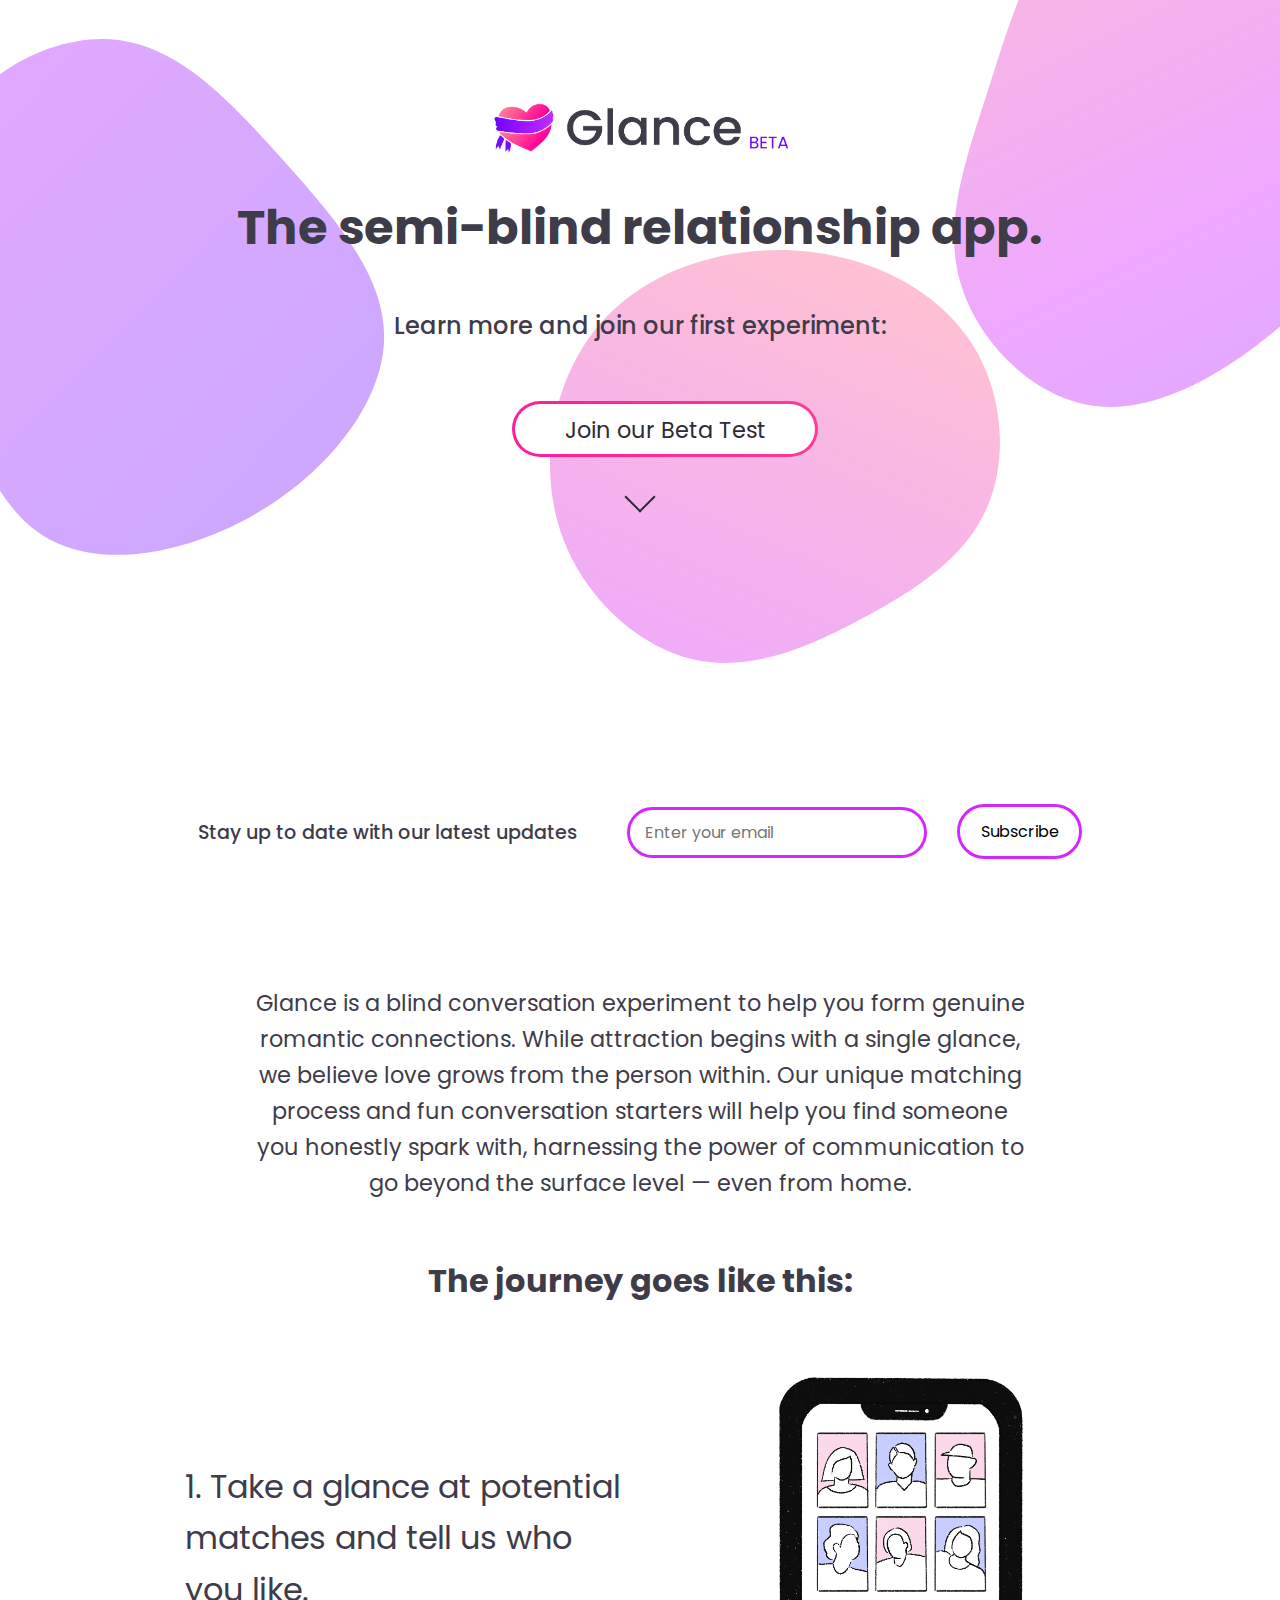
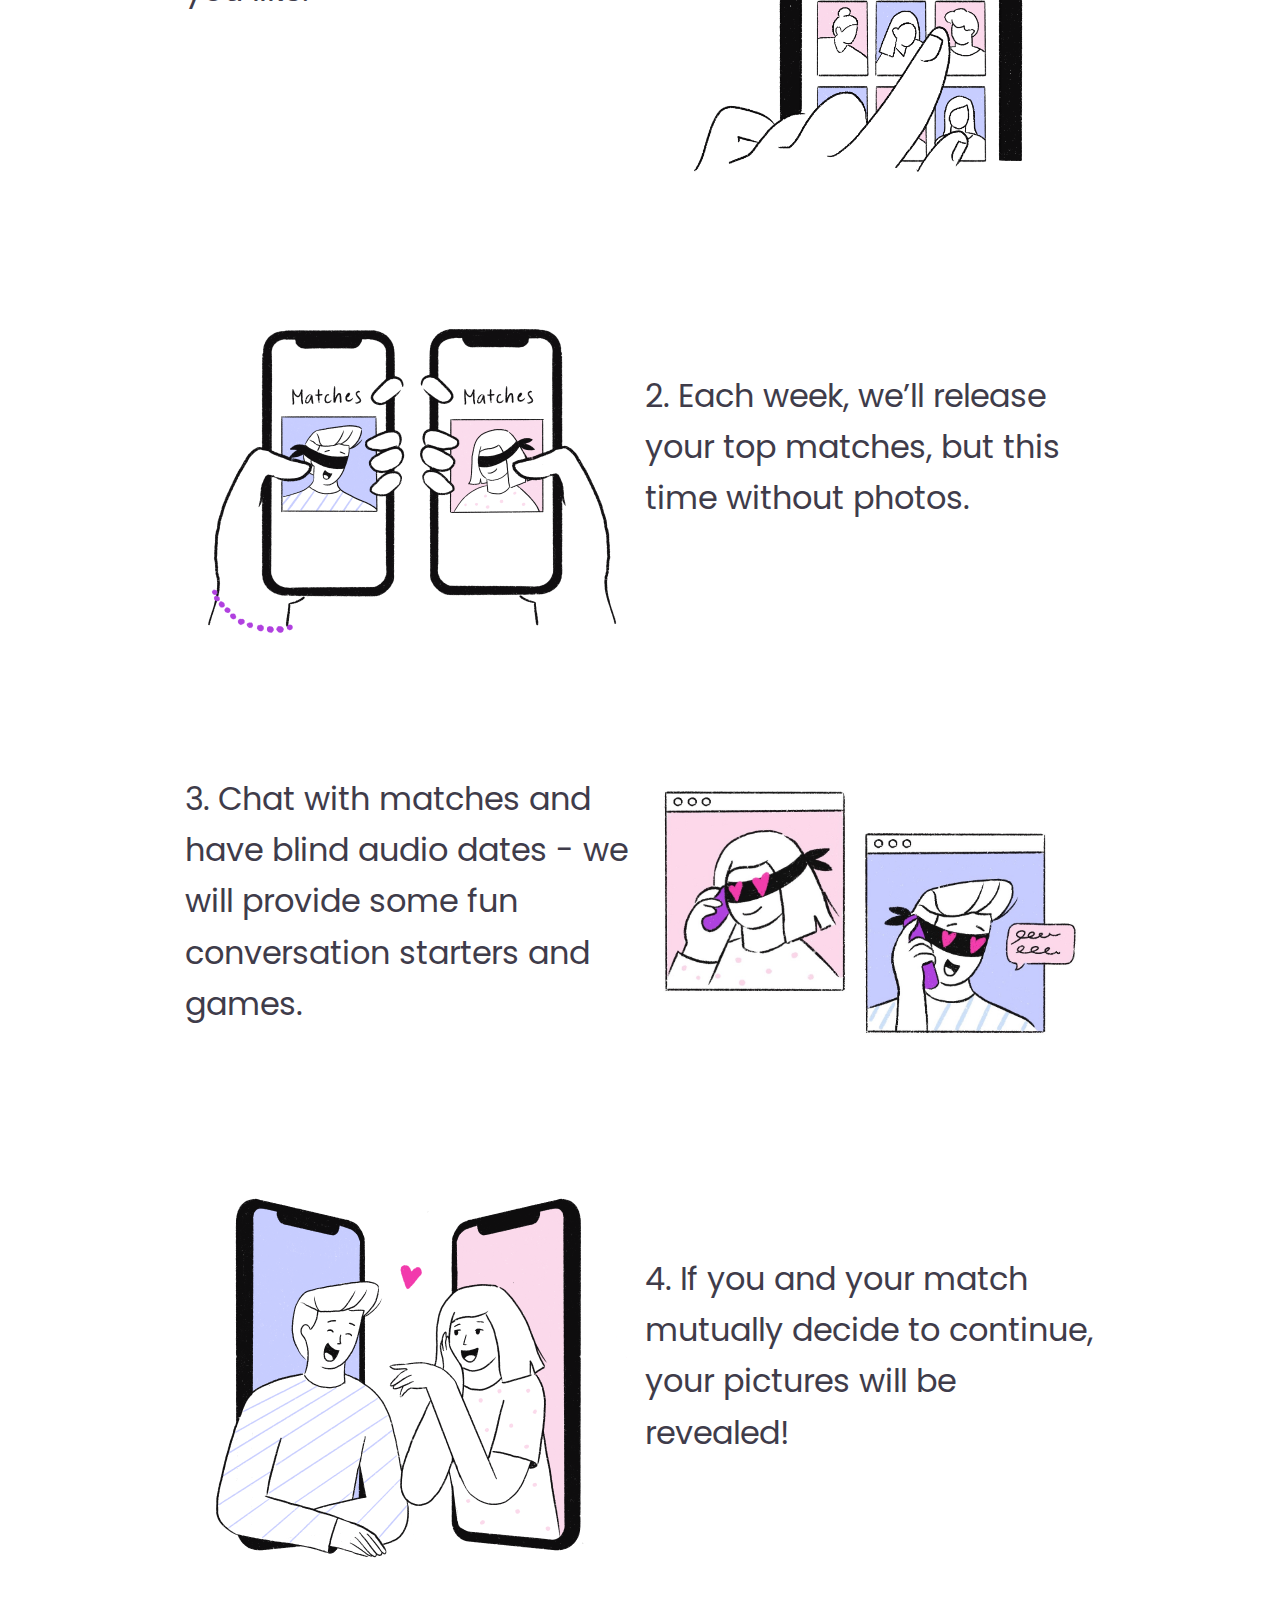
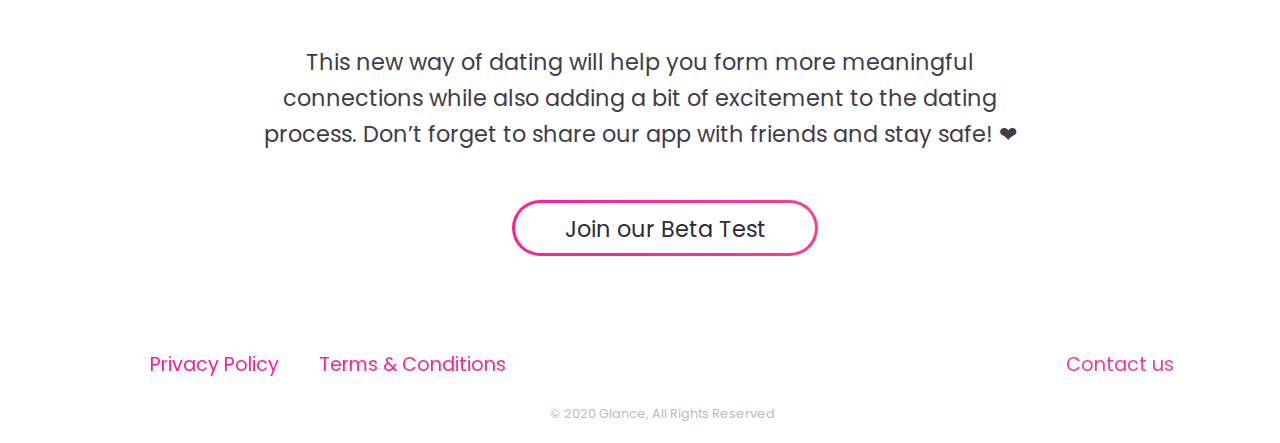
==== index.html @ 53ab5c9c "join beta button" ====
<!DOCTYPE html>
<html lang="en">

<head>
    <meta charset="UTF-8">
    <meta name="viewport" content="width=device-width, minimum-scale=1.0">
    <link rel="stylesheet" type="text/css" href="css/style.css">
    <title>Glance</title>
    <meta name="keywords" content="Dating, app, relationships, blind date">

    <meta name="image" property="og:image" content="https://glancedating.com/img/og-img.png">

    <!-- font -->
    <link href="https://fonts.googleapis.com/css2?family=Poppins:wght@500;600&display=swap" rel="stylesheet">
    <link rel="stylesheet" href="icofont/icofont.min.css">

    <!-- favicon -->
    <link rel="icon" type="image/png" href="favicon.png" />

</head>
<div class="blob-container">
    <div class="blobs">
        <img id="blob1" src="img/blob1.svg">
        <img id="blob2" src="img/blob2.svg">
        <img id="blob3" src="img/blob3.svg">
    </div>
</div>


<body>

    <div id="page-container">
        <div id="content-wrap">
            <a href="index.html"><img src="img/beta-mark.png" id="logo"></a>
            <h1 id="main-header">
        The semi-blind relationship app. 
    </h1>
            <h2>Learn more and join our first experiment:</h2>
            <!--<a href="" class="app-link">
                <div class="app-store">

                    <p class="app-store-content">GET IT ON
                        <br><span class="apple-store">Apple Store</span></p>

                </div>
            </a>-->
            <a href="" class="app-link">
                <div class="app-store">

                    <p class="app-store-content">Join our Beta Test</p>

                </div>
            </a>

            <section id="scroll">
                <a href="#how"><i class="arrow down"></i></a>
            </section>


        </div>
        <div id="mail-section">
            <!-- Begin Mailchimp Signup Form -->
            <div id="mc_embed_signup">
                <form action="https://github.us18.list-manage.com/subscribe/post?u=35dc4ba0af9916cdee4f993c3&amp;id=3b562cc4a3" method="post" id="mc-embedded-subscribe-form" name="mc-embedded-subscribe-form" class="validate" target="_blank" novalidate>
                    <div id="mc_embed_signup_scroll">
                        <div id="signup-grid">
                            <h2>Stay up to date with our latest updates</h2>
                            <div class="mc-field-group">

                                <label for="mce-EMAIL"></label>
                                <input type="email" value="" name="EMAIL" class="required email" id="mce-EMAIL" placeholder="Enter your email">

                                <div id="mce-responses">
                                    <div class="response" id="mce-error-response" style="display:none"></div>
                                    <div class="response" id="mce-success-response" style="display:none"></div>
                                </div>
                                <!-- real people should not fill this in and expect good things - do not remove this or risk form bot signups-->
                                <div style="position: absolute; left: -5000px;" aria-hidden="true">
                                    <input type="text" name="b_35dc4ba0af9916cdee4f993c3_3b562cc4a3" tabindex="-1" value="">
                                </div>


                            </div>
                            <input type="submit" value="Subscribe" name="subscribe" id="mc-embedded-subscribe" class="button">
                        </div>
                    </div>
                </form>
            </div>
            <section id="how">
                <p class="how-text">Glance is a blind conversation experiment to help you form genuine romantic connections. While attraction begins with a single glance, we believe love grows from the person within. Our unique matching process and fun conversation starters will help you find someone you honestly spark with, harnessing the power of communication to go beyond the surface level — even from home. </p>
                <h3 id="how-header">The journey goes like this: </h3>
                <div id="how-grid">
                    <p>1. Take a glance at potential matches and tell us who you like. </p>
                    <img src="img/type1.PNG" class="how1">
                    <img src="img/matches2.PNG" class="how2">
                    <p>2. Each week, we’ll release your top matches, but this time without photos.</p>
                    <p>3. Chat with matches and have blind audio dates - we will provide some fun conversation starters and games.</p>
                    <img src="img/date3.jpeg" class="how3"><img src="img/4reveal.PNG" class="how4">
                    <p>4. If you and your match mutually decide to continue, your pictures will be revealed!</p>
                </div>
                <p class="how-text">This new way of dating will help you form more meaningful connections while also adding a bit of excitement to the dating process. Don’t forget to share our app with friends and stay safe! ❤</p>
            </section>
            <!--second button-->
            <a href="" class="app-link2">
                <div class="app-store2">

                    <p class="app-store-content2">Join our Beta Test</p>

                </div>
            </a>


            <!--End mc_embed_signup-->
            <footer id="footer-links">

                <a href="privacy.html" id="privacy">Privacy Policy</a>
                <a href="terms.html" id="terms">Terms &amp; Conditions</a>
                <a href="contact.html" id="contact">Contact us</a>
            </footer>
            <footer id="copyright">
                <p>&copy; 2020 Glance, All Rights Reserved</p>

            </footer>
        </div>


        <!-- smooth scroll -->
        <script src="https://ajax.googleapis.com/ajax/libs/jquery/3.3.1/jquery.min.js"></script>
        <script>
            $(document).ready(function() {
                // Add smooth scrolling to all links
                $("a").on('click', function(event) {

                    // Make sure this.hash has a value before overriding default behavior
                    if (this.hash !== "") {
                        // Prevent default anchor click behavior
                        event.preventDefault();

                        // Store hash
                        var hash = this.hash;

                        // Using jQuery's animate() method to add smooth page scroll
                        // The optional number (800) specifies the number of milliseconds it takes to scroll to the specified area
                        $('html, body').animate({
                            scrollTop: $(hash).offset().top
                        }, 800, function() {

                            // Add hash (#) to URL when done scrolling (default click behavior)
                            window.location.hash = hash;
                        });
                    } // End if
                });
            });

        </script>
        <script>
            /* don't touch this */

        </script>
    </div>
</body>



</html>
---- css/style.css ----
* {
                    margin: 0 auto;
                    box-sizing: border-box;
                }
                html {
                    min-height: 100%;
                    font-family: 'Poppins', sans-serif;
                    font-size: 16px;
                    line-height: 3.6em;
                    color: #2D2B36;
                    max-width: 100vw;
                    overflow-x: hidden;
                }
                #page-container {
                    position: relative;
                    min-height: 100vh;
                    padding: 100px 0px;
                    z-index: 1;
                }
                #content-wrap {
                    padding-bottom: 7em;
                }
                body {
                    text-align: center;
                    color: #3F3C4A;
                    width: 100vw;
                }
                #logo {
                    width: 300px;
                    height: auto;
                }
                .bold {
                    font-weight: 600;
                }
                h1 {
                    margin-bottom: 30px;
                    font-size: 3em;
                    font-weight: 700;
                }
                #main-header {
                    margin-top: 20px;
                    margin-bottom: 40px;
                }
                #contact-header {
                    margin-bottom: 0px;
                    font-size: 2em;
                }
                h2 {
                    font-size: 1.5em;
                    font-weight: 500;
                }
                /* app button */
                
                .app-link {
                    display: block;
                    width: 250px;
                    margin: 0 auto;
                    text-decoration: none;
                }
                .app-store {
                    line-height: 1.5em;
                    height: auto;
                    margin-top: 50px;
                    box-sizing: border-box;
                    background-color: white;
                    color: #2D2B36;
                    border: solid 2px transparent;
                    border-radius: 50px;
                    padding: 12px 40px;
                    /*width: 250px;*/
                    width: 300px;
                    /*height: 80px;*/
                    height: 50px;
                    position: relative;
                    transition: 0.3s;
                }
                .app-store::before {
                    content: '';
                    position: absolute;
                    top: 0;
                    right: 0;
                    bottom: 0;
                    left: 0;
                    z-index: -1;
                    margin: -5px;
                    border-radius: inherit;
                    background-image: linear-gradient(76deg, #ff129b, #ff6493, #8727ff, #d427ff);
                    background-size: 800% 800%;
                    -webkit-animation: gradient 16s ease infinite;
                    animation: gradient 16s ease infinite alternate;
                }
                .app-store:hover {
                    background-color: transparent;
                    color: white;
                }
                /*.app-store-content::before {
                    font-family: "Icofont";
                    float: left;
                    margin-top: 10px;
                    font-size: 2em;
                    content: "\e8a7";
                }*/
                
                .app-store-content {
                    /*font-size: 1em;*/
                    font-size: 1.4em;
                    margin: 0px;
                }
                .apple-store {
                    font-size: 1.2em
                }
                /* second button */
                
                .app-link2 {
                    display: block;
                    width: 250px;
                    margin: 0 auto;
                    text-decoration: none;
                    margin-bottom: 50px;
                }
                .app-store2 {
                    line-height: 1.5em;
                    height: auto;
                    margin-top: 50px;
                    box-sizing: border-box;
                    background-color: white;
                    color: #2D2B36;
                    border: solid 2px transparent;
                    border-radius: 50px;
                    padding: 12px 40px;
                    /*width: 250px;*/
                    width: 300px;
                    /*height: 80px;*/
                    height: 50px;
                    position: relative;
                    transition: 0.3s;
                }
                .app-store2::before {
                    content: '';
                    position: absolute;
                    top: 0;
                    right: 0;
                    bottom: 0;
                    left: 0;
                    z-index: -1;
                    margin: -5px;
                    border-radius: inherit;
                    background-image: linear-gradient(76deg, #ff129b, #ff6493, #8727ff, #d427ff);
                    background-size: 800% 800%;
                    -webkit-animation: gradient 16s ease infinite;
                    animation: gradient 16s ease infinite alternate;
                }
                .app-store2:hover {
                    background-color: transparent;
                    color: white;
                }
                /*.app-store-content2::before {
                    font-family: "Icofont";
                    float: left;
                    margin-top: 10px;
                    font-size: 2em;
                    content: "\e8a7";
                }*/
                
                .app-store-content2 {
                    /*font-size: 1rem;*/
                    font-size: 1.4rem;
                    line-height: 1.5rem;
                    margin: 0px;
                }
                .apple-store2 {
                    font-size: 1.2em;
                }
                /* scroller */
                
                #scroll {
                    margin-top: 20px;
                }
                .arrow {
                    border: solid #2D2B36;
                    border-width: 0 2px 2px 0;
                    display: inline-block;
                    padding: 10px;
                }
                .down {
                    transform: rotate(45deg);
                    -webkit-transform: rotate(45deg);
                }
                /* footer */
                
                #footer-links {
                    position: absolute;
                    height: 4em;
                    bottom: 30px;
                    width: 80%;
                    font-family: Poppins;
                    font-size: 1.2em;
                    background-image: linear-gradient(76deg, #ff129b, #ff6493, #8727ff, #d427ff);
                    background-size: 800% 800%;
                    -webkit-animation: gradient 16s ease infinite;
                    animation: gradient 16s ease infinite alternate;
                    -webkit-text-fill-color: transparent;
                    -webkit-background-clip: text;
                }
                #footer-links a {
                    text-decoration: none;
                    color: #d427ff;
                }
                #copyright {
                    position: absolute;
                    bottom: 0;
                    text-align: center;
                    width: 80%;
                    font-size: 0.8em;
                    color: #bbbbbb;
                }
                #privacy,
                #terms {
                    float: left;
                    margin-right: 40px;
                }
                #contact {
                    float: right;
                }
                /*background */
                
                .blob-container {
                    position: relative;
                    margin: 0px;
                    padding: 0px;
                }
                .blobs {
                    position: absolute;
                    height: 100vh;
                    width: 100%;
                }
                #blob1,
                #blob2,
                #blob3 {
                    position: absolute;
                    z-index: -1;
                    opacity: 0.4;
                }
                #blob1 {
                    width: 450px;
                    top: 250px;
                    left: 550px;
                    animation: blobMove1 100s ease-in-out infinite;
                }
                #blob2 {
                    width: 600px;
                    top: -180px;
                    right: -190px;
                    animation: blobMove2 115s ease-in-out infinite;
                }
                #blob3 {
                    width: 475px;
                    top: 25px;
                    left: -80px;
                    animation: blobMove3 125s ease-in-out infinite;
                }
                /* animations */
                
                @keyframes blobMove1 {
                    0% {
                        transform: scale(1) translate(10px, -20px);
                    }
                    38% {
                        transform: scale(0.8, 1) translate(10vw, 7vh) rotate(160deg);
                    }
                    40% {
                        transform: scale(0.8, 1) translate(10vw, 7vh) rotate(160deg);
                    }
                    88% {
                        transform: scale(1.2) translate(10vw, 2vh) rotate(-50deg);
                    }
                    90% {
                        transform: scale(1.2) translate(10vw, 2vh) rotate(-50deg);
                    }
                    100% {
                        transform: scale(1) translate(10px, -20px);
                    }
                }
                @keyframes blobMove2 {
                    0% {
                        transform: scale(1) translate(10px, -20px);
                    }
                    38% {
                        transform: scale(1.2, 1) translate(-10vw, 20vh) rotate(120deg);
                    }
                    40% {
                        transform: scale(1.2, 1) translate(-10vw, 20vh) rotate(120deg);
                    }
                    78% {
                        transform: scale(0.8) translate(0vw, 20vh) rotate(-20deg);
                    }
                    80% {
                        transform: scale(0.8) translate(0vw, 20vh) rotate(-20deg);
                    }
                    100% {
                        transform: scale(1) translate(10px, -20px);
                    }
                }
                @keyframes blobMove3 {
                    0% {
                        transform: scale(1) translate(10px, -20px);
                    }
                    48% {
                        transform: scale(0.9, 1) translate(16vw, 10vh) rotate(90deg);
                    }
                    50% {
                        transform: scale(0.9, 1) translate(16vw, 10vh) rotate(90deg);
                    }
                    88% {
                        transform: scale(1.3) translate(0vw, 10vh) rotate(-40deg);
                    }
                    90% {
                        transform: scale(1.3) translate(0vw, 10vh) rotate(-40deg);
                    }
                    100% {
                        transform: scale(1) translate(10px, -20px);
                    }
                }
                /* gradient */
                
                @-webkit-keyframes gradient {
                    0% {
                        background-position: 0% 50%
                    }
                    50% {
                        background-position: 100% 50%
                    }
                    100% {
                        background-position: 0% 50%
                    }
                }
                @keyframes gradient {
                    0% {
                        background-position: 0% 50%
                    }
                    50% {
                        background-position: 100% 50%
                    }
                    100% {
                        background-position: 0% 50%
                    }
                }
                #bottom-section {
                    padding: 0px 150px;
                }
                #mail-section {
                    margin-top: 100px;
                    background-color: transparent;
                    padding: 0px 150px;
                    border-bottom: solid 40px white;
                }
                /* mailchimp */
                
                #mc_embed_signup {
                    margin-top: 50px;
                    padding-top: 60px;
                    /*border-top: solid 1px #8727ff;*/
                }
                #signup-grid {
                    display: grid;
                    justify-content: center;
                    grid-template-columns: max-content max-content max-content;
                    grid-gap: 30px;
                }
                #signup-grid h2 {
                    padding-right: 20px;
                    font-size: 1.2em;
                }
                .mc-field-group input {
                    width: 300px;
                    border: solid 3px #d427ff;
                }
                #mc-embedded-subscribe {
                    width: 125px;
                    height: 55px;
                    border: solid 3px #d427ff;
                    cursor: pointer;
                    background-color: #ffffff;
                    transition-duration: 0.3s;
                }
                #mc-embedded-subscribe:hover {
                    background-image: linear-gradient(76deg, #ff129b, #ff6493, #8727ff, #d427ff);
                    background-size: 800% 800%;
                    -webkit-animation: gradient 16s ease infinite;
                    animation: gradient 16s ease infinite alternate;
                    background-color: none;
                    color: #ffffff;
                }
                /* contact form */
                
                form {
                    margin-bottom: 0px;
                }
                form input {
                    padding: 10px 15px;
                    border: solid 3px #FCF0F7;
                    border-radius: 50px;
                    font-family: Poppins;
                    font-size: 1em;
                    width: 250px;
                }
                form textarea {
                    width: 250px;
                    padding: 10px 15px;
                    border-radius: 15px;
                    border: solid 3px #FCF0F7;
                    font-family: Poppins;
                    font-size: 0.9em;
                }
                .submit {
                    height: auto;
                    margin-top: 10px;
                    box-sizing: border-box;
                    background-color: white;
                    color: #2D2B36;
                    border: solid 2px transparent;
                    border-radius: 50px;
                    width: 150px;
                    height: 55px;
                    position: relative;
                    transition: 0.3s;
                    cursor: pointer;
                }
                .submit::before {
                    content: '';
                    position: absolute;
                    top: 0;
                    right: 0;
                    bottom: 0;
                    left: 0;
                    z-index: -1;
                    margin: -5px;
                    border-radius: inherit;
                    background-image: linear-gradient(76deg, #ff129b, #ff6493, #8727ff, #d427ff);
                    background-size: 800% 800%;
                    -webkit-animation: gradient 16s ease infinite;
                    animation: gradient 16s ease infinite alternate;
                }
                .submit:hover {
                    background-color: transparent;
                }
                .submit input {
                    padding: 12px 45px;
                    width: 150px;
                    height: 55px;
                    border: none;
                }
                .submit input:hover {
                    color: white;
                }
                .submit-button {
                    cursor: pointer;
                    margin: 0px;
                    padding: 0px;
                    font-family: Poppins;
                    font-size: 1em;
                    background-color: transparent;
                }
                /* how */
                
                .how-text {
                    padding: 0px 100px;
                    margin-top: 30px;
                    font-size: 1.4em;
                }
                #how {
                    border-top: 20px solid transparent;
                    margin-top: 75px;
                    margin-bottom: 0px;
                }
                #how p {
                    line-height: 1.6em;
                    margin-bottom: 50px;
                }
                #how-header {
                    font-size: 2em;
                }
                #how-grid {
                    padding: 0 4vw;
                    text-align: left;
                    display: grid;
                    grid-row-gap: 30px;
                    grid-column-gap: 10px;
                    justify-content: center;
                    justify-items: center;
                    align-items: center;
                    grid-template-columns: repeat(2, minmax(450px, 1fr));
                    margin-bottom: 40px;
                }
                #how-grid img {
                    max-width: 450px;
                    margin: 0px;
                }
                #how-grid p {
                    font-size: 2em;
                }
                /* privacy */
                
                #privacy-policy {
                    padding: 0px 12vw;
                    font-size: 1em;
                    text-align: left;
                    line-height: 1.5em;
                    margin-bottom: 100px;
                }
                #privacy-policy h2 {
                    font-size: 1.8em;
                    margin-top: 25px;
                    margin-bottom: 20px;
                }
                #privacy-policy h3 {
                    font-size: 1.4em;
                    font-weight: 500;
                    margin-bottom: 15px;
                }
                #privacy-policy h4 {
                    font-size: 1.2em;
                    font-weight: 500;
                    margin-bottom: 15px;
                }
                #privacy-policy p {
                    margin-bottom: 15px;
                }
                #privacy-policy ul li {
                    margin-top: 10px;
                }
                #privacy-policy ul {
                    margin-bottom: 15px;
                    margin-left: 35px;
                }
                #privacy-policy a {
                    color: #ff6493;
                }
                /* terms */
                
                #terms-conditions {
                    padding: 0px 12vw;
                    font-size: 1em;
                    text-align: left;
                    line-height: 1.5em;
                    margin-bottom: 100px;
                }
                #terms-conditions h2 {
                    font-size: 1.8em;
                    margin-top: 25px;
                    margin-bottom: 20px;
                }
                #terms-conditions h3 {
                    font-size: 1.4em;
                    font-weight: 500;
                    margin-bottom: 15px;
                }
                #terms-conditions h4 {
                    font-size: 1.2em;
                    font-weight: 500;
                    margin-bottom: 15px;
                }
                #terms-conditions p {
                    margin-bottom: 15px;
                }
                #terms-conditions ul li {
                    margin-top: 10px;
                }
                #terms-conditions ul {
                    margin-bottom: 15px;
                    margin-left: 35px;
                }
                #terms-conditions a {
                    color: #ff6493;
                }
                /* media queries */
                
                @media only screen and (max-width: 1000px) {
                    h1 {
                        line-height: 1.3em;
                        font-size: 1.8em;
                        margin-bottom: 15px;
                    }
                    h2 {
                        font-size: 1.2em;
                        line-height: 1.5em;
                    }
                    #page-container {
                        padding: 150px 10px 120px 10px;
                    }
                    #logo {
                        width: 300px;
                        margin-bottom: 0px;
                    }
                    #signup-grid {
                        display: block;
                        justify-content: center;
                        grid-template-columns: max-content max-content max-content;
                        grid-gap: 30px;
                    }
                    #footer-links {
                        width: 100vw;
                    }
                    #copyright {
                        width: 100%;
                    }
                    #bottom-section,
                    #mail-section {
                        padding: 0px;
                        font-size: 0.8em;
                        text-align: center;
                        width: 100vw;
                    }
                    #how {
                        padding: 0px 75px;
                    }
                    #how p {
                        margin-bottom: 10px;
                        font-size: 1.4em;
                    }
                    #how-header {
                        font-size: 1.6em;
                        margin-bottom: 15px;
                    }
                    #how-grid {
                        grid-template-columns: repeat(2, minmax(200px, 1fr));
                    }
                    #how-grid img {
                        max-width: 250px;
                    }
                    #how-grid p {
                        font-size: 1.8em;
                    }
                    #privacy,
                    #terms,
                    #contact {
                        display: inline-block;
                        text-align: center;
                        float: none;
                        margin-right: 10px;
                    }
                    /* contact */
                    form input {
                        padding: 7px 15px;
                        margin-top: 0px;
                        margin-bottom: 0px;
                    }
                    form textarea {
                        width: 250px;
                        margin-top: 0px;
                        margin-bottom: 5px;
                        padding: 7px 15px;
                        font-size: 0.8em;
                    }
                }
                @media only screen and (max-width: 768px) {
                    h1 {
                        line-height: 1.3em;
                        font-size: 1.8em;
                        margin-bottom: 15px;
                    }
                    h2 {
                        font-size: 1.2em;
                        line-height: 1.5em;
                    }
                    #page-container {
                        padding: 150px 10px 120px 10px;
                    }
                    #footer-links {
                        background-image: none;
                        -webkit-text-fill-color: #d427ff;
                        -webkit-background-clip: text;
                    }
                    #footer-links a {
                        text-decoration: none;
                        color: #d427ff;
                    }
                    #logo {
                        width: 300px;
                        margin-bottom: 0px;
                    }
                    #signup-grid {
                        display: block;
                        justify-content: center;
                        grid-template-columns: max-content max-content max-content;
                        grid-gap: 30px;
                    }
                    #bottom-section,
                    #mail-section {
                        padding: 0px;
                        font-size: 0.6em;
                    }
                    #mail-section {
                        margin-top: 0px;
                    }
                    #how {
                        padding: 0px 75px;
                    }
                    .how-text {
                        padding: 0px;
                    }
                    #how p {
                        margin-bottom: 10px;
                        font-size: 1.8em;
                    }
                    #how-header {
                        font-size: 2em;
                        margin-bottom: 15px;
                    }
                    #how-grid {
                        grid-template-columns: repeat(2, minmax(200px, 1fr));
                    }
                    #how-grid img {
                        max-width: 200px;
                    }
                    #how-grid p {
                        font-size: 1.8em;
                    }
                    #privacy,
                    #terms,
                    #contact {
                        text-align: center;
                        float: none;
                        margin-right: 10px;
                    }
                    form input {
                        padding: 7px 15px;
                        margin-top: 0px;
                        margin-bottom: 0px;
                    }
                    form textarea {
                        width: 250px;
                        margin-top: 0px;
                        margin-bottom: 5px;
                        padding: 7px 15px;
                        font-size: 0.8em;
                    }
                }
                @media only screen and (max-width: 480px) {
                    #blob1,
                    #blob2,
                    #blob3 {
                        opacity: 0.25;
                    }
                    #blob1 {
                        display: none;
                    }
                    #how {
                        padding: 0 30px;
                        max-width: 100%;
                    }
                    .how-text {
                        padding: 0px;
                    }
                    #how p {
                        font-size: 1.4em;
                        margin-bottom: 10px;
                    }
                    #how-header {
                        font-size: 2em;
                        line-height: 1.5em;
                    }
                    #how-grid {
                        display: grid;
                        grid-template-columns: 1fr;
                        grid-gap: 0px;
                        justify-items: center;
                    }
                    #how-grid img {
                        max-width: 250px;
                    }
                    #how-grid p {
                        font-size: 1.4em;
                        margin-top: 40px;
                        margin-bottom: 20px;
                        text-align: center;
                    }
                    .how2 {
                        grid-row: 4;
                    }
                    .how4 {
                        grid-row: 8;
                    }
                }
                /*
body {
    background-image: linear-gradient(76deg, #ff129b, #ff6493, #8727ff, #d427ff);
    background-size: 800% 800%;
    -webkit-animation: AnimationName 16s ease infinite;
    animation: AnimationName 16s ease infinite alternate;
}


.title {
    font-family: Inter;
    font-size: 54pt;
    font-weight: 800;
    background-image: linear-gradient(76deg, #ff129b, #ff6493, #8727ff, #d427ff);
    background-size: 800% 800%;
    -webkit-animation: AnimationName 16s ease infinite;
    animation: AnimationName 16s ease infinite alternate;
    -webkit-text-fill-color: transparent;
    -webkit-background-clip: text;
} */
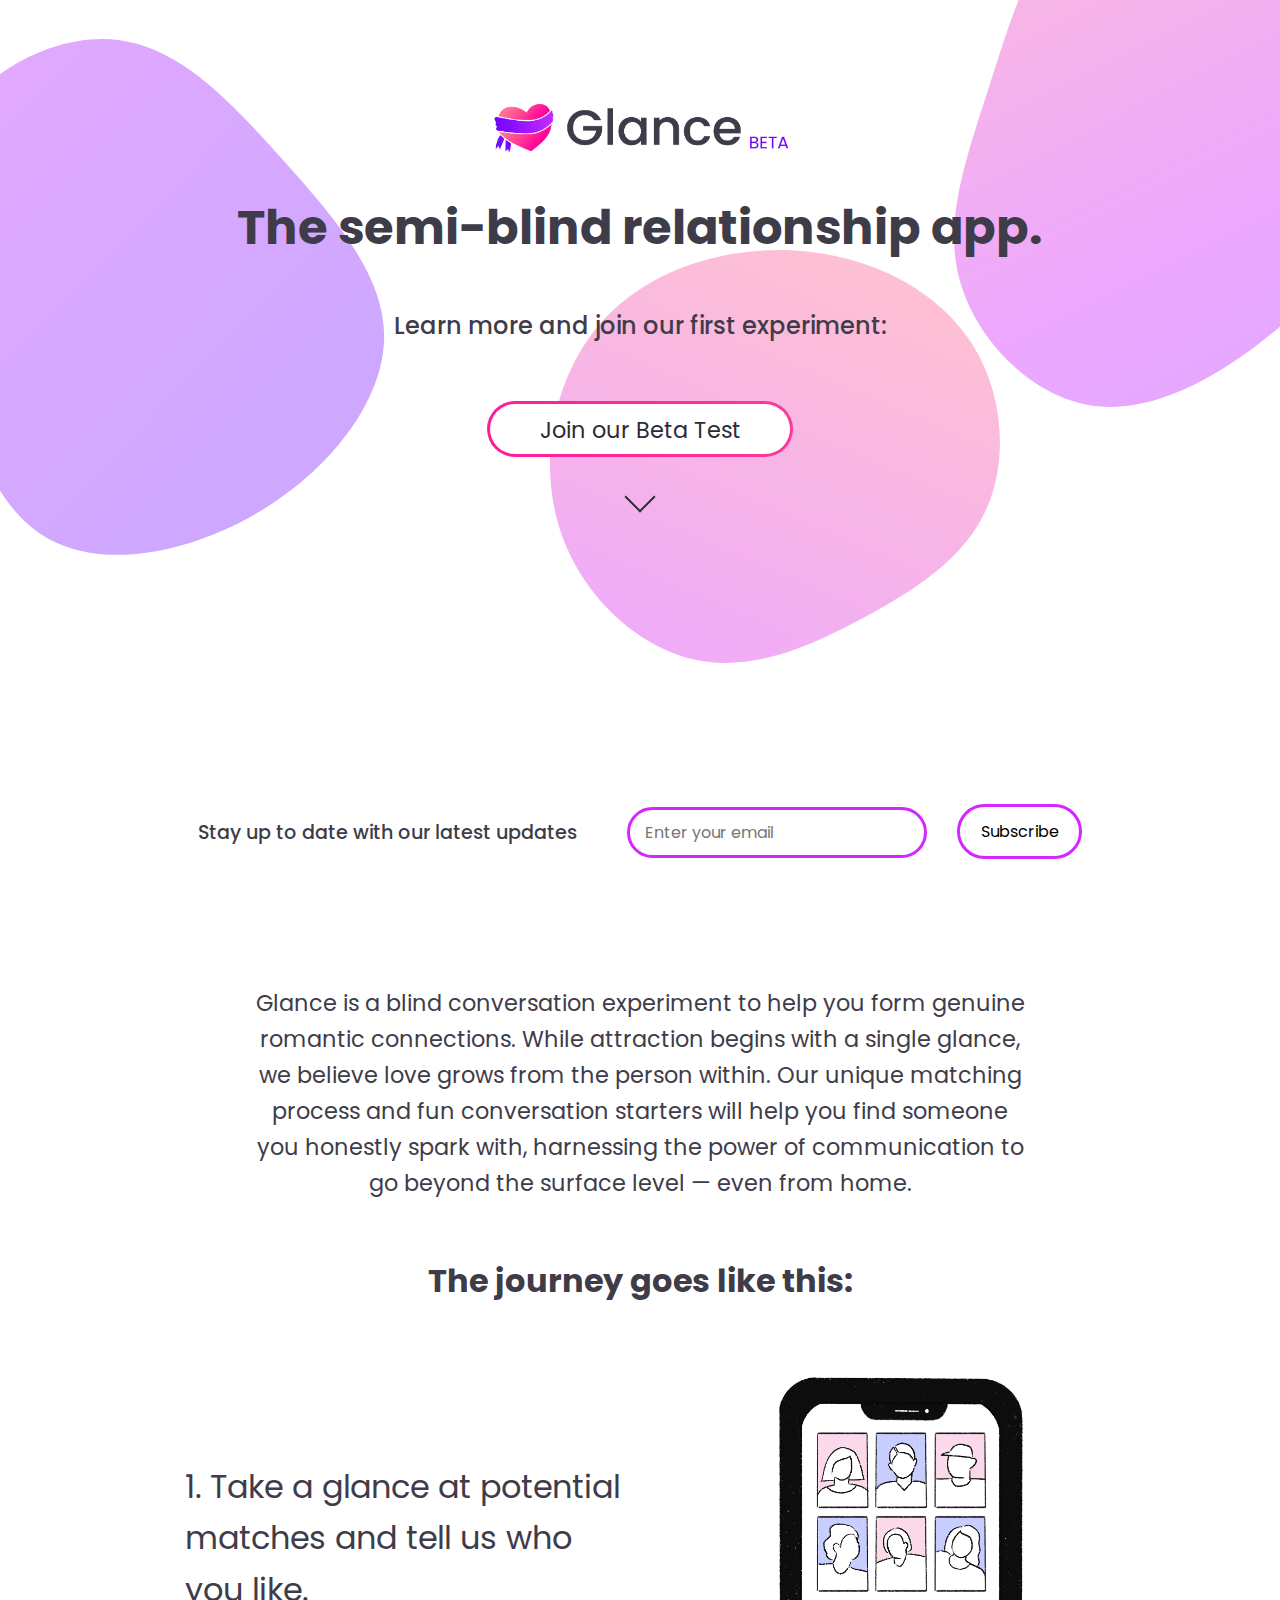
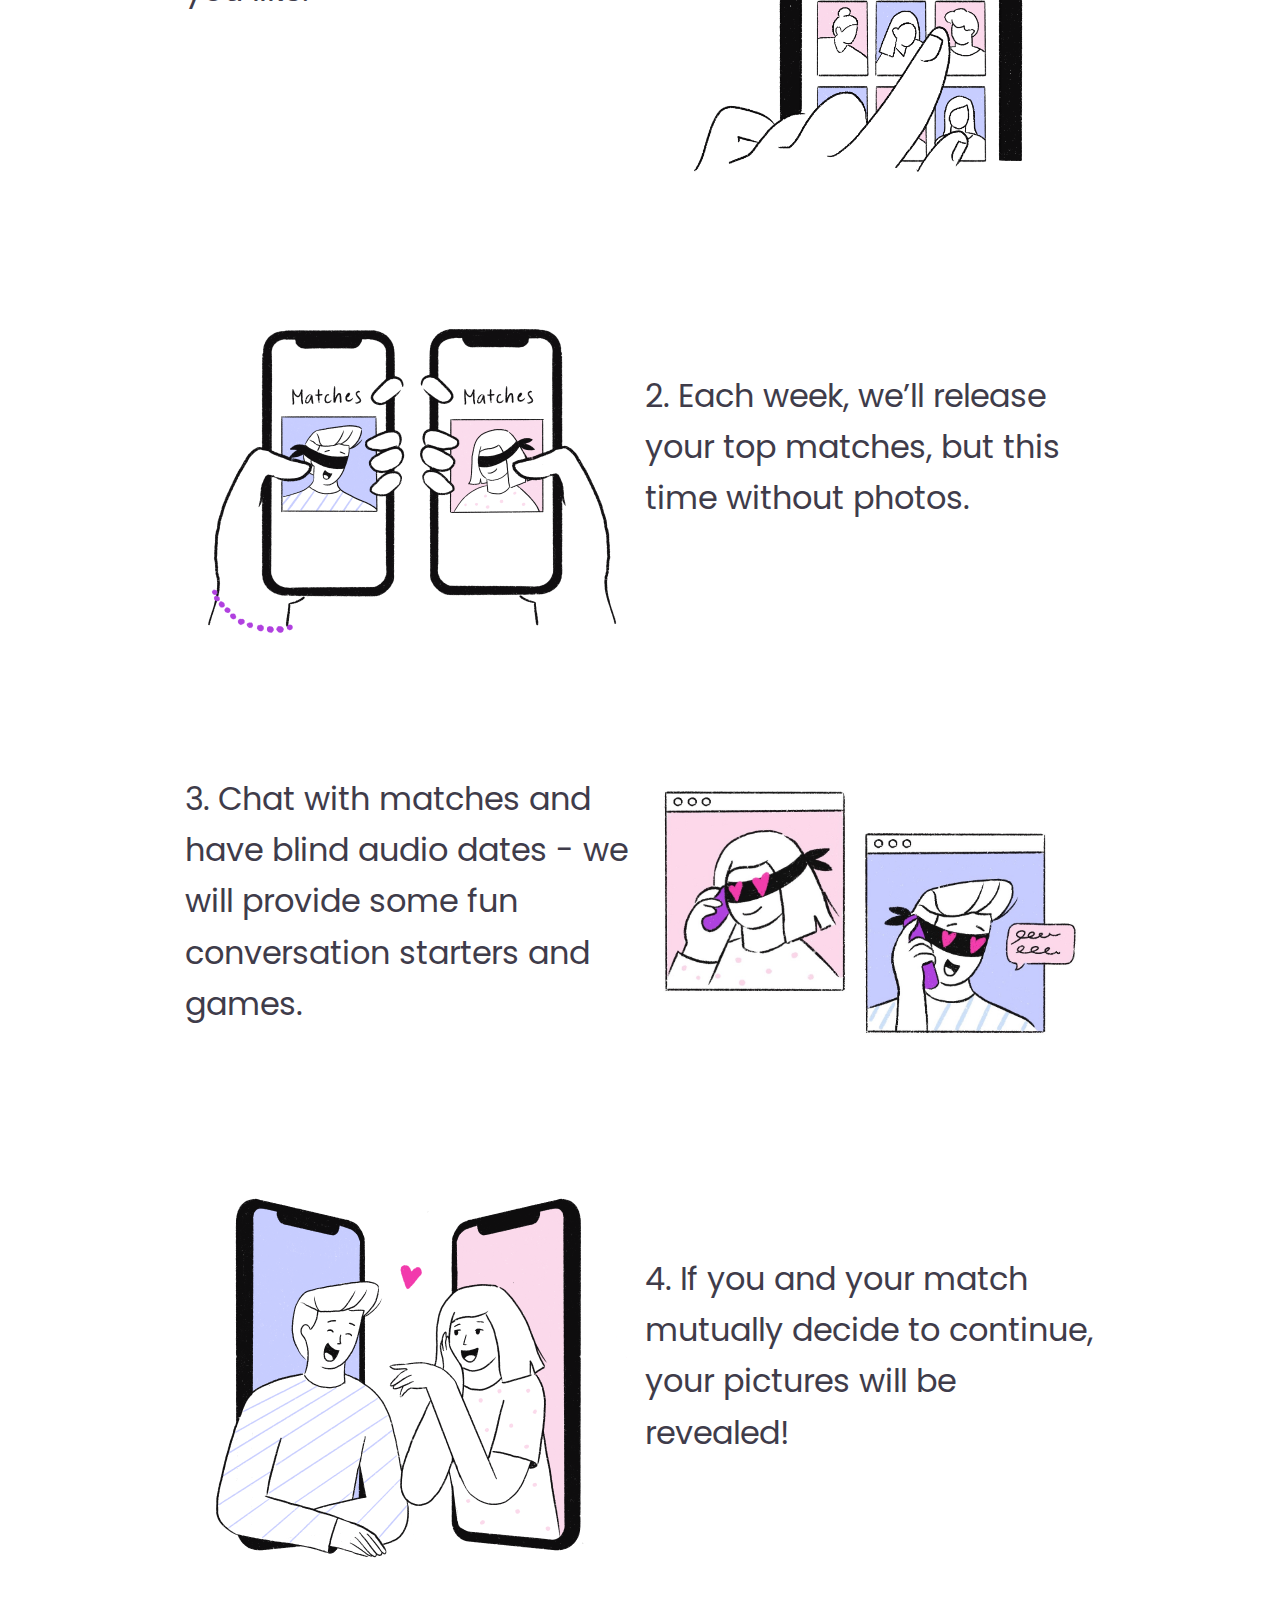
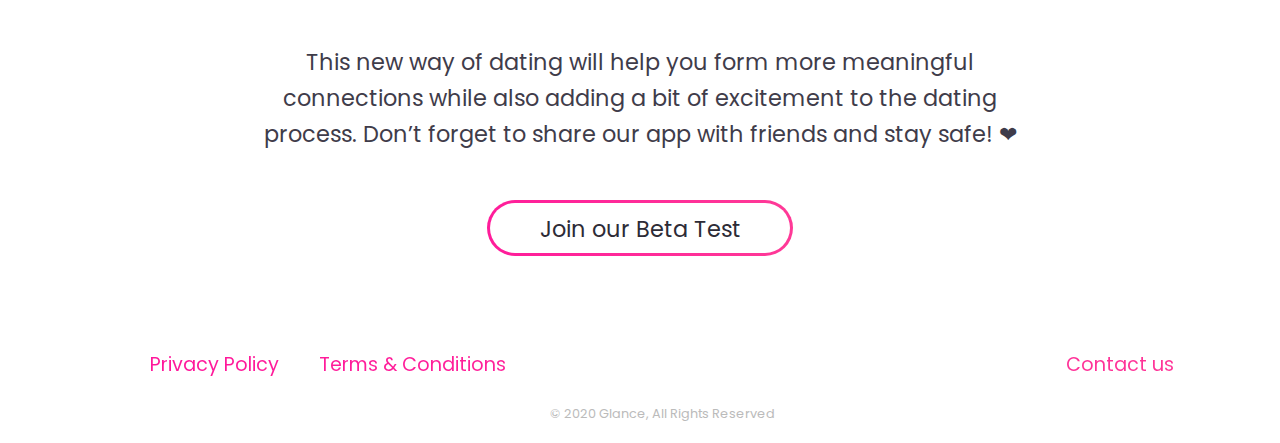
==== commit abddc1a6: "join beta button" ====
--- a/index.html
+++ b/index.html
@@ -44,7 +44,7 @@
 
                 </div>
             </a>-->
-            <a href="" class="app-link">
+            <a href="http://bit.ly/glancebetatest" class="app-link">
                 <div class="app-store">
 
                     <p class="app-store-content">Join our Beta Test</p>
@@ -101,7 +101,7 @@
                 <p class="how-text">This new way of dating will help you form more meaningful connections while also adding a bit of excitement to the dating process. Don’t forget to share our app with friends and stay safe! ❤</p>
             </section>
             <!--second button-->
-            <a href="" class="app-link2">
+            <a href="http://bit.ly/glancebetatest" class="app-link2">
                 <div class="app-store2">
 
                     <p class="app-store-content2">Join our Beta Test</p>
--- a/css/style.css
+++ b/css/style.css
@@ -53,7 +53,8 @@
                 
                 .app-link {
                     display: block;
-                    width: 250px;
+                    /*width: 250px;*/
+                    width: 300px;
                     margin: 0 auto;
                     text-decoration: none;
                 }
@@ -113,7 +114,8 @@
                 
                 .app-link2 {
                     display: block;
-                    width: 250px;
+                    /*width: 250px;*/
+                    width: 300px;
                     margin: 0 auto;
                     text-decoration: none;
                     margin-bottom: 50px;
@@ -780,6 +782,19 @@
                     }
                     .how4 {
                         grid-row: 8;
+                    }
+                    /* delete this */
+                    .app-store {
+                        width: 250px;
+                    }
+                    .app-store-content {
+                        font-size: 1.1em
+                    }
+                    .app-store2 {
+                        width: 250px;
+                    }
+                    .app-store-content2 {
+                        font-size: 1.1rem;
                     }
                 }
                 /*
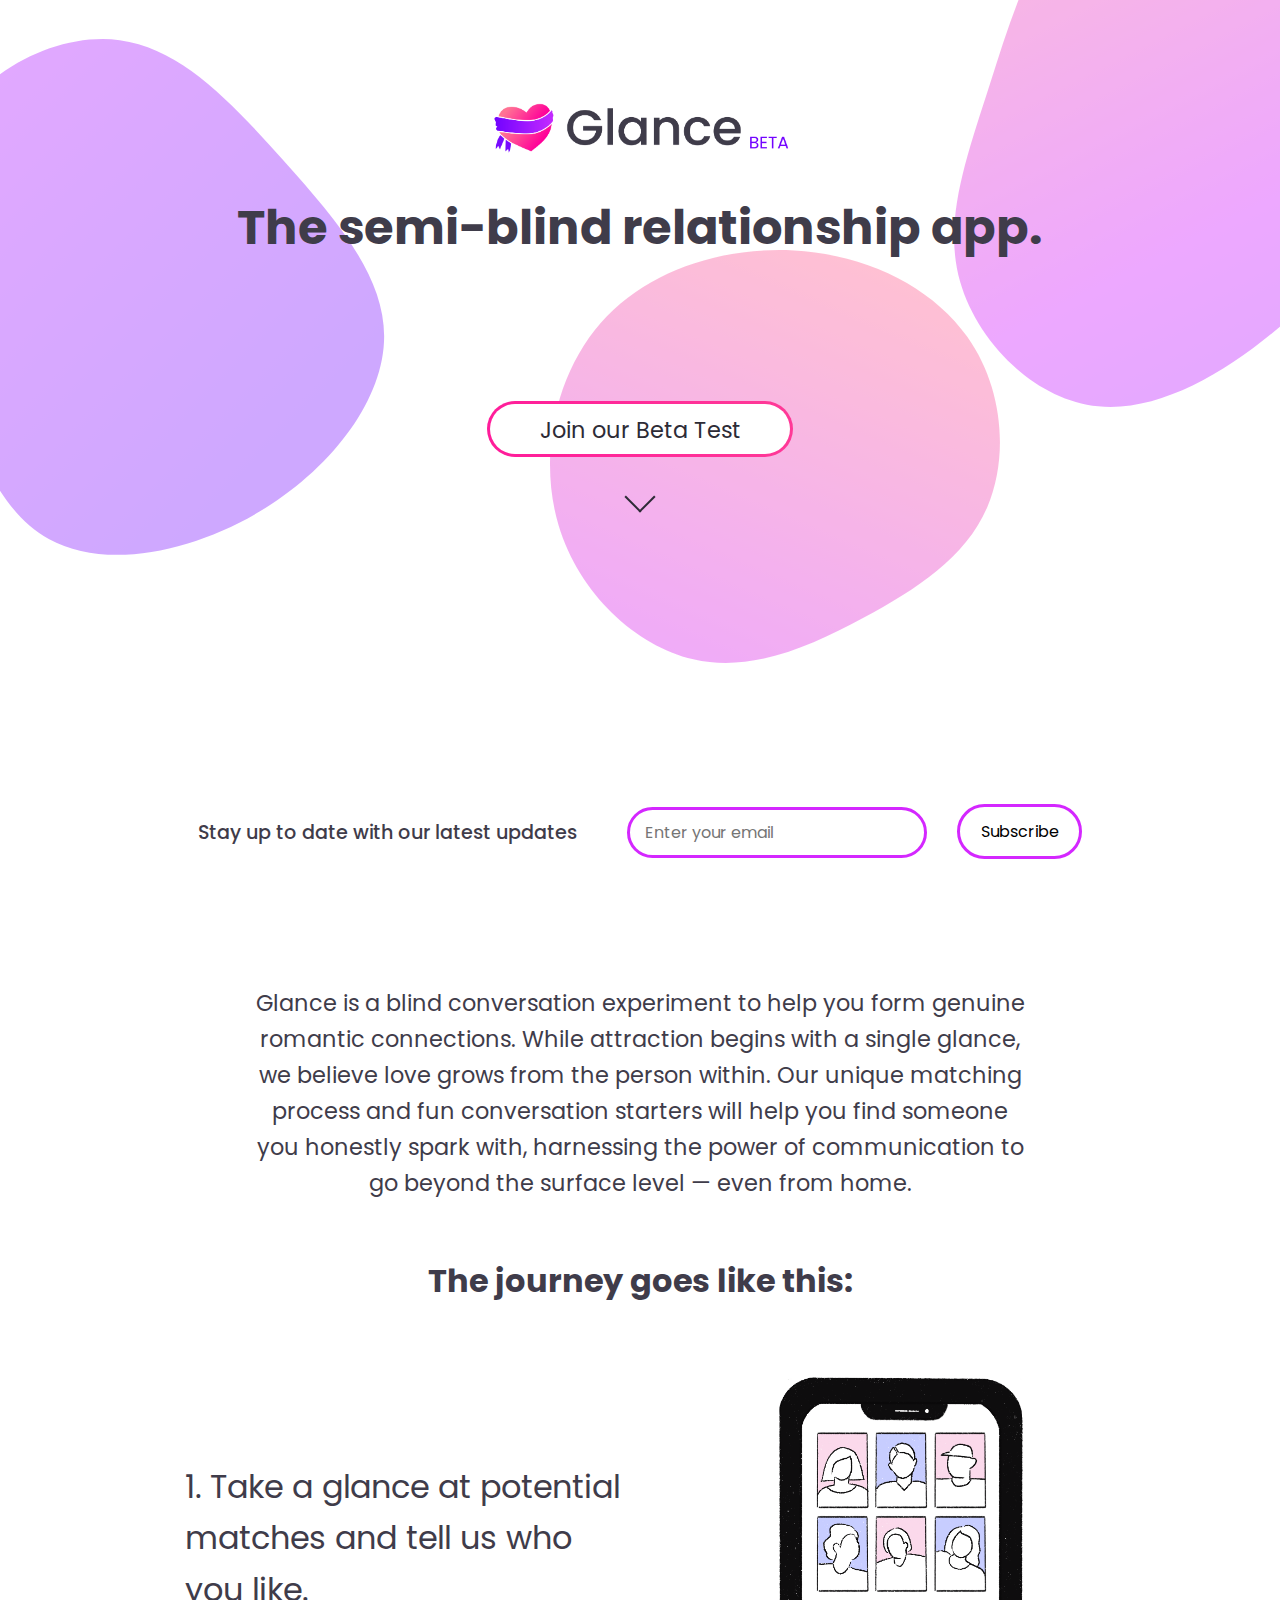
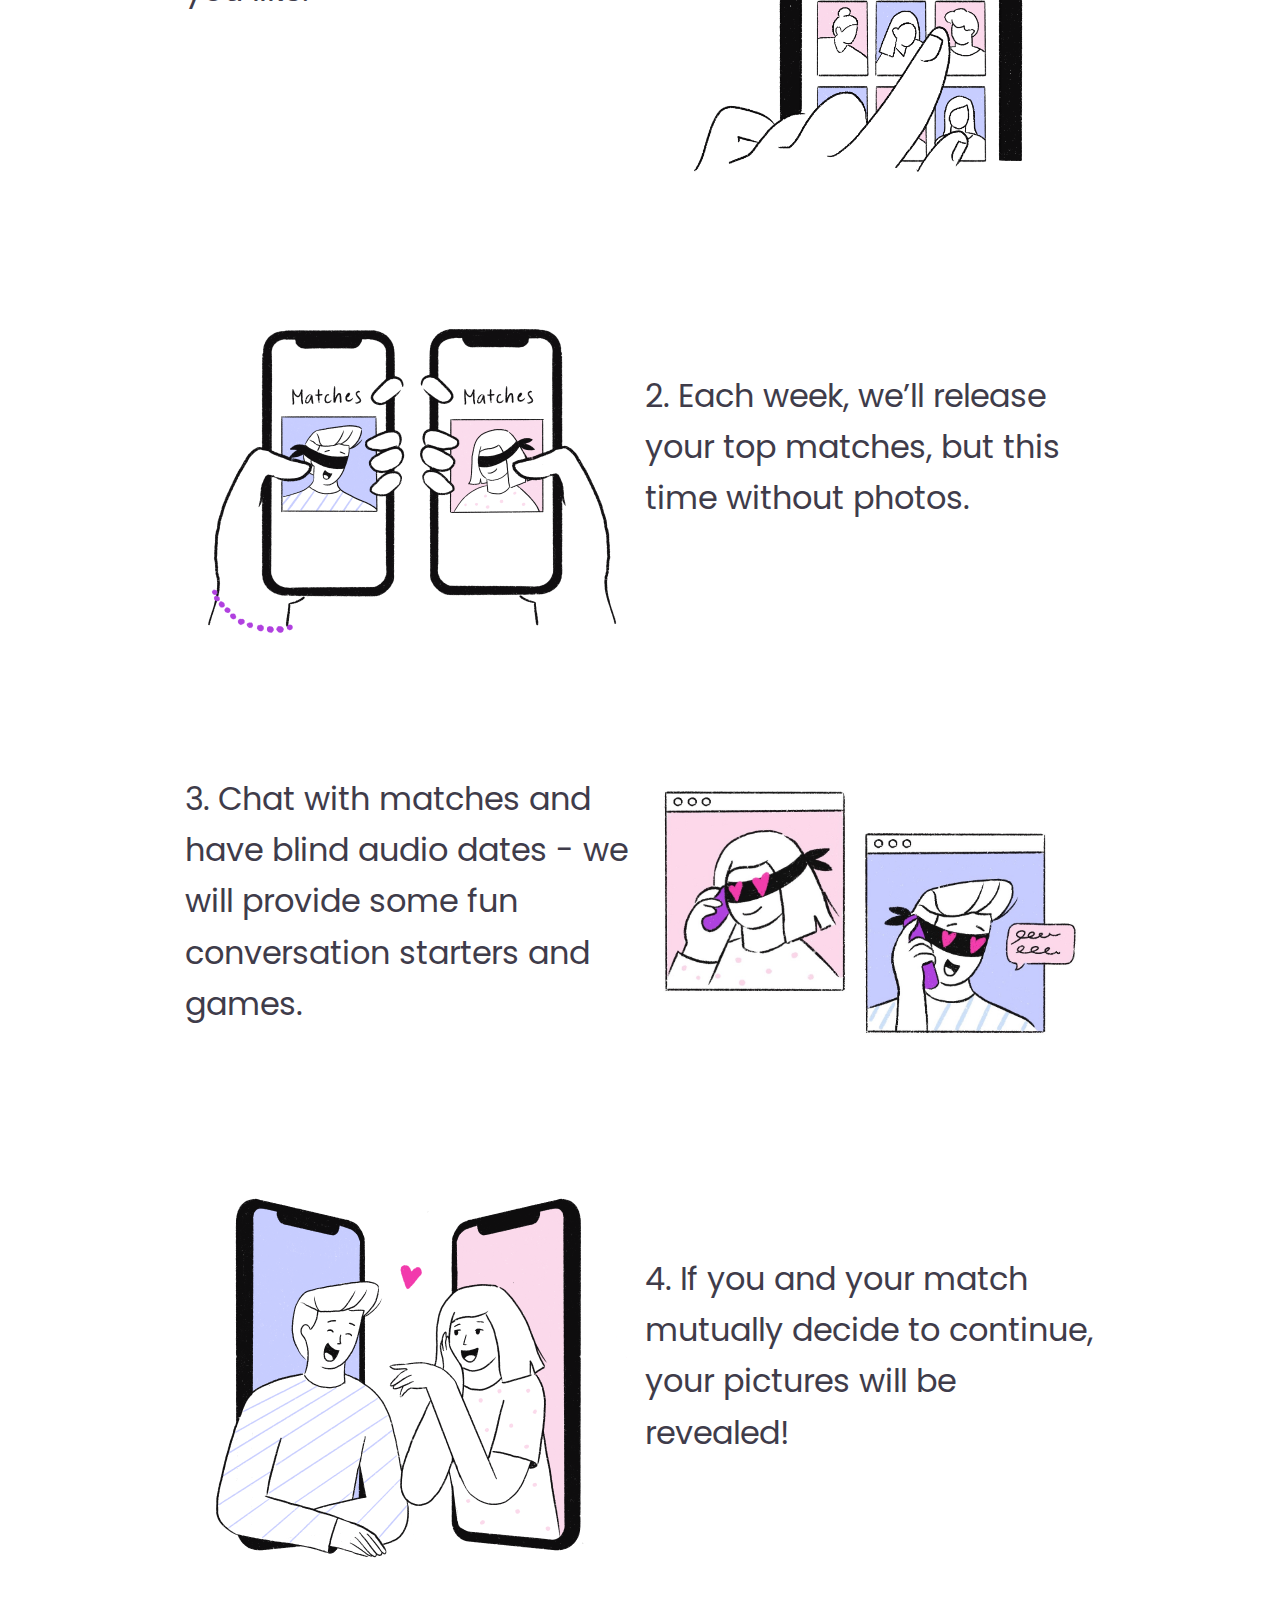
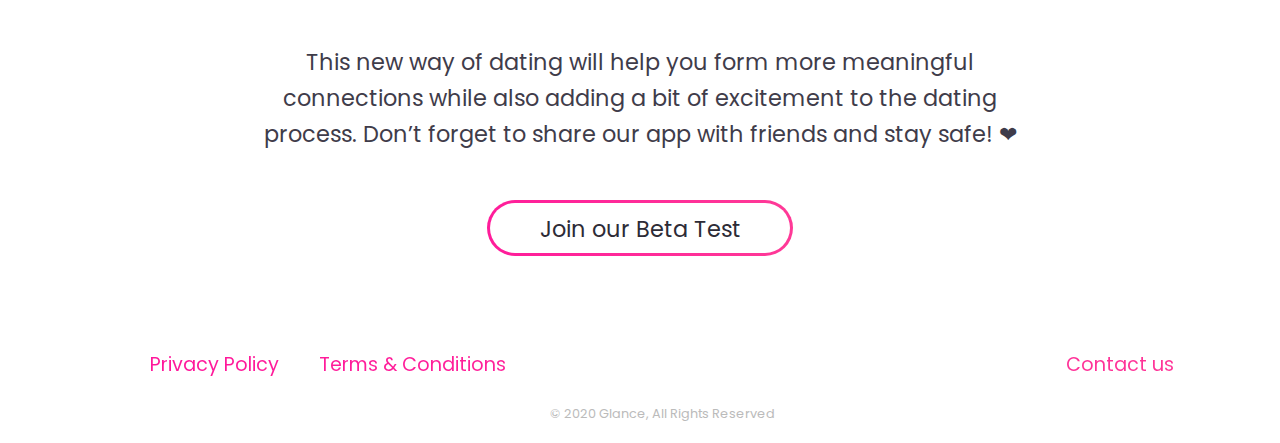
==== commit 761ea909: "remove subtitle" ====
--- a/index.html
+++ b/index.html
@@ -35,7 +35,7 @@
             <h1 id="main-header">
         The semi-blind relationship app. 
     </h1>
-            <h2>Learn more and join our first experiment:</h2>
+            <h2 style="opacity: 0;">Learn more and join our first experiment:</h2>
             <!--<a href="" class="app-link">
                 <div class="app-store">
 
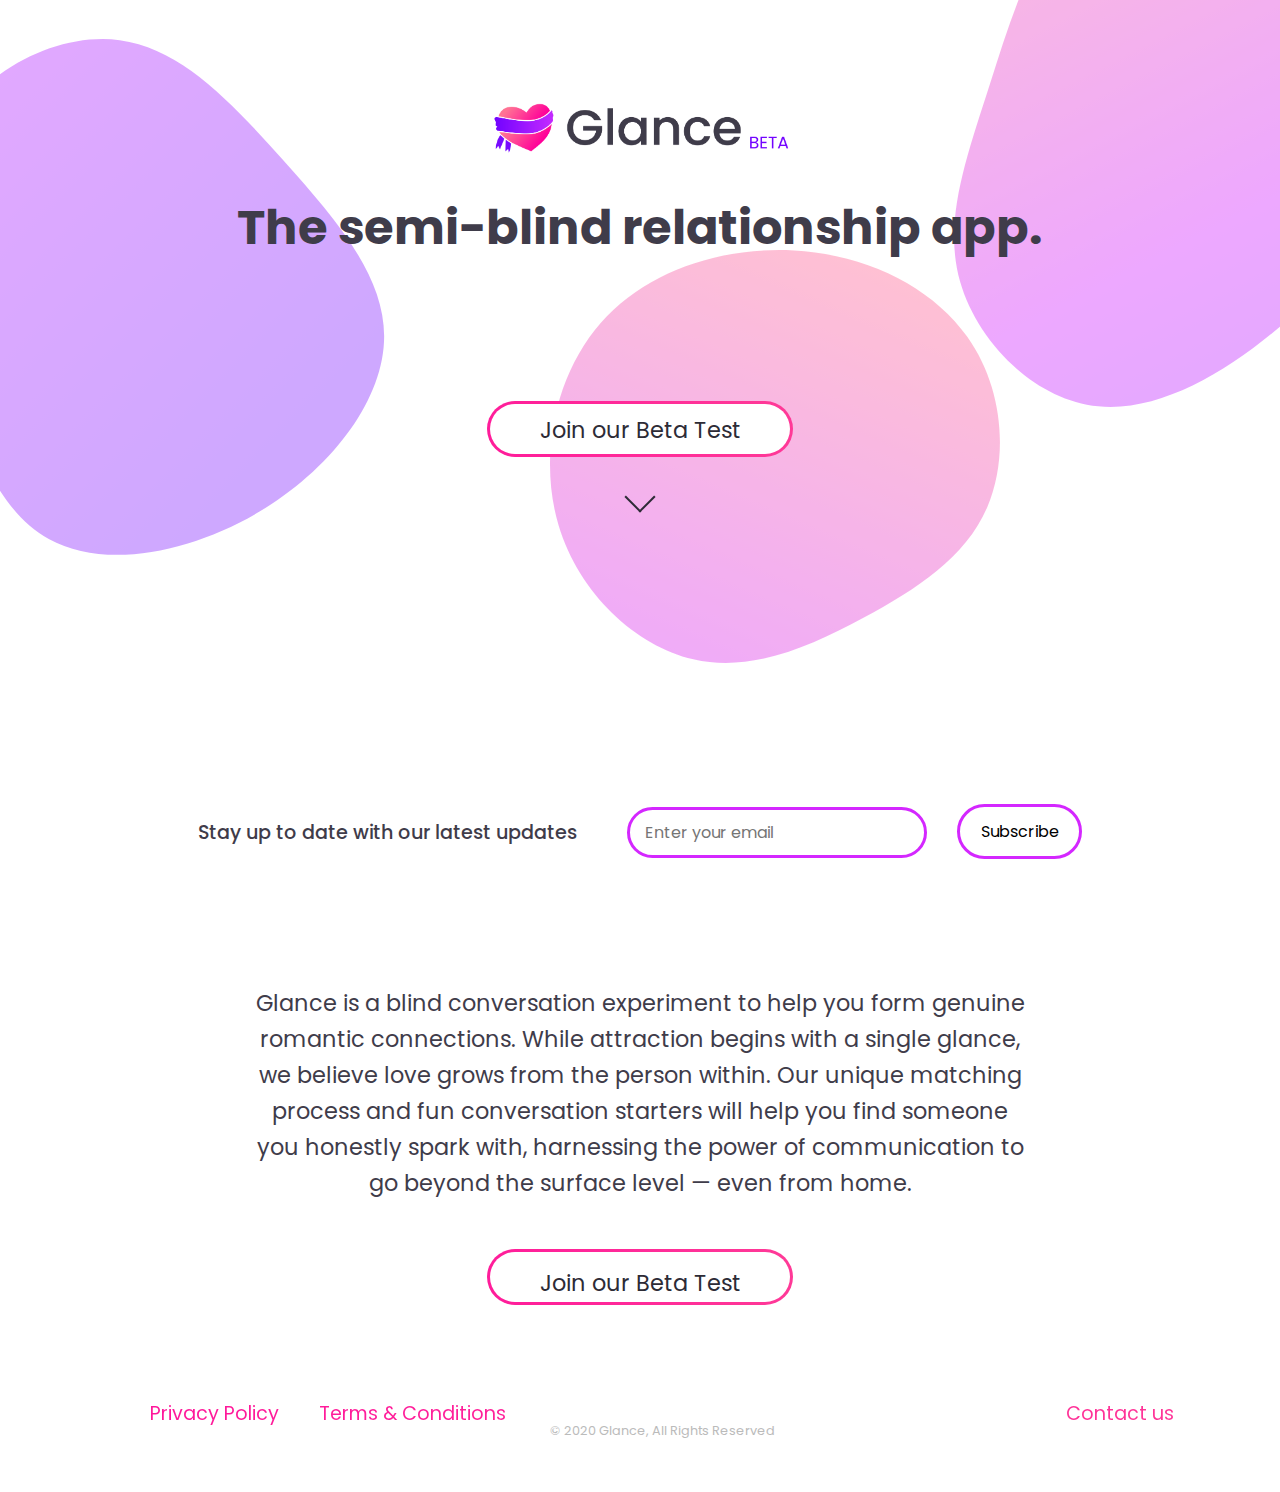
==== commit 17cd65ac: "commented out full explanation" ====
--- a/index.html
+++ b/index.html
@@ -5,7 +5,7 @@
     <meta charset="UTF-8">
     <meta name="viewport" content="width=device-width, minimum-scale=1.0">
     <link rel="stylesheet" type="text/css" href="css/style.css">
-    <title>Glance</title>
+    <title>Glance Dating &#124; The Semi-Blind Relationship App</title>
     <meta name="keywords" content="Dating, app, relationships, blind date">
 
     <meta name="image" property="og:image" content="https://glancedating.com/img/og-img.png">
@@ -88,7 +88,7 @@
             </div>
             <section id="how">
                 <p class="how-text">Glance is a blind conversation experiment to help you form genuine romantic connections. While attraction begins with a single glance, we believe love grows from the person within. Our unique matching process and fun conversation starters will help you find someone you honestly spark with, harnessing the power of communication to go beyond the surface level — even from home. </p>
-                <h3 id="how-header">The journey goes like this: </h3>
+                <!-- <h3 id="how-header">The journey goes like this: </h3>
                 <div id="how-grid">
                     <p>1. Take a glance at potential matches and tell us who you like. </p>
                     <img src="img/type1.PNG" class="how1">
@@ -99,7 +99,7 @@
                     <p>4. If you and your match mutually decide to continue, your pictures will be revealed!</p>
                 </div>
                 <p class="how-text">This new way of dating will help you form more meaningful connections while also adding a bit of excitement to the dating process. Don’t forget to share our app with friends and stay safe! ❤</p>
-            </section>
+            </section> -->
             <!--second button-->
             <a href="http://bit.ly/glancebetatest" class="app-link2">
                 <div class="app-store2">
--- a/css/style.css
+++ b/css/style.css
@@ -10,6 +10,7 @@
                     color: #2D2B36;
                     max-width: 100vw;
                     overflow-x: hidden;
+                    background-color: #ffffff;
                 }
                 #page-container {
                     position: relative;
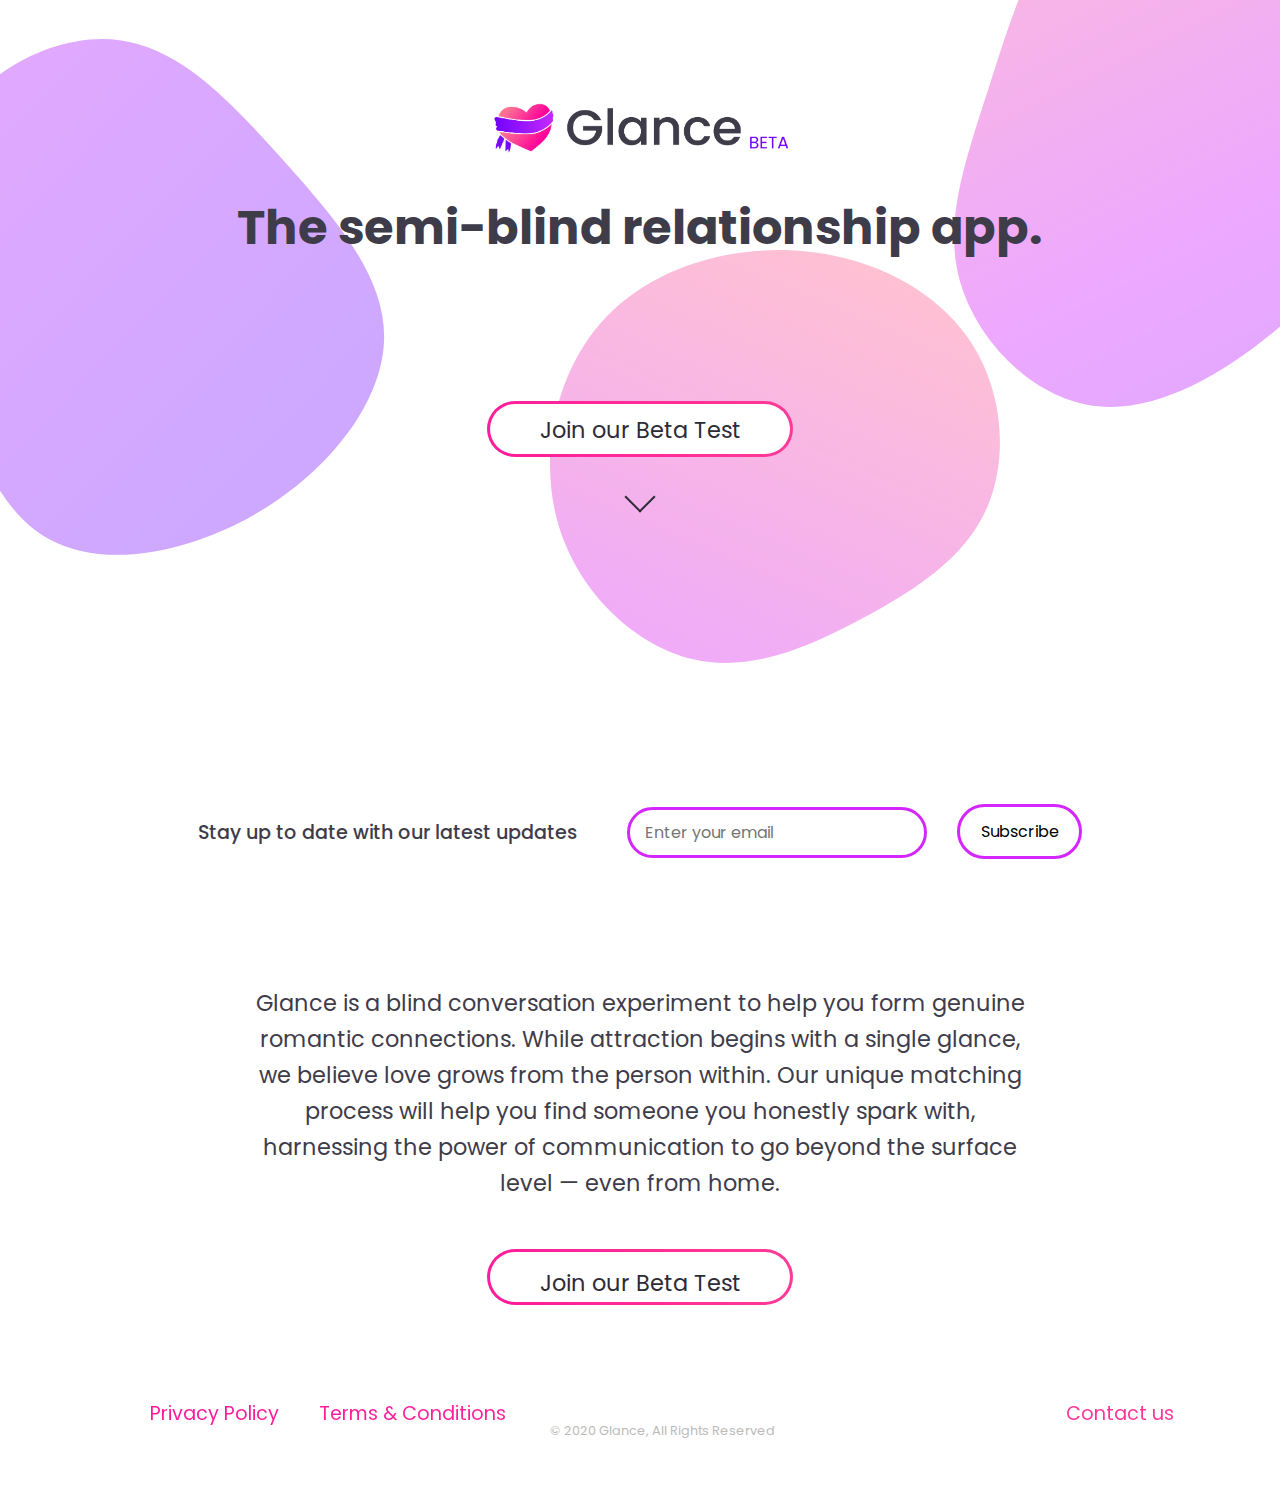
==== commit 0fa8d19c: "removed convo starters from description" ====
--- a/index.html
+++ b/index.html
@@ -87,7 +87,7 @@
                 </form>
             </div>
             <section id="how">
-                <p class="how-text">Glance is a blind conversation experiment to help you form genuine romantic connections. While attraction begins with a single glance, we believe love grows from the person within. Our unique matching process and fun conversation starters will help you find someone you honestly spark with, harnessing the power of communication to go beyond the surface level — even from home. </p>
+                <p class="how-text">Glance is a blind conversation experiment to help you form genuine romantic connections. While attraction begins with a single glance, we believe love grows from the person within. Our unique matching process will help you find someone you honestly spark with, harnessing the power of communication to go beyond the surface level — even from home. </p>
                 <!-- <h3 id="how-header">The journey goes like this: </h3>
                 <div id="how-grid">
                     <p>1. Take a glance at potential matches and tell us who you like. </p>
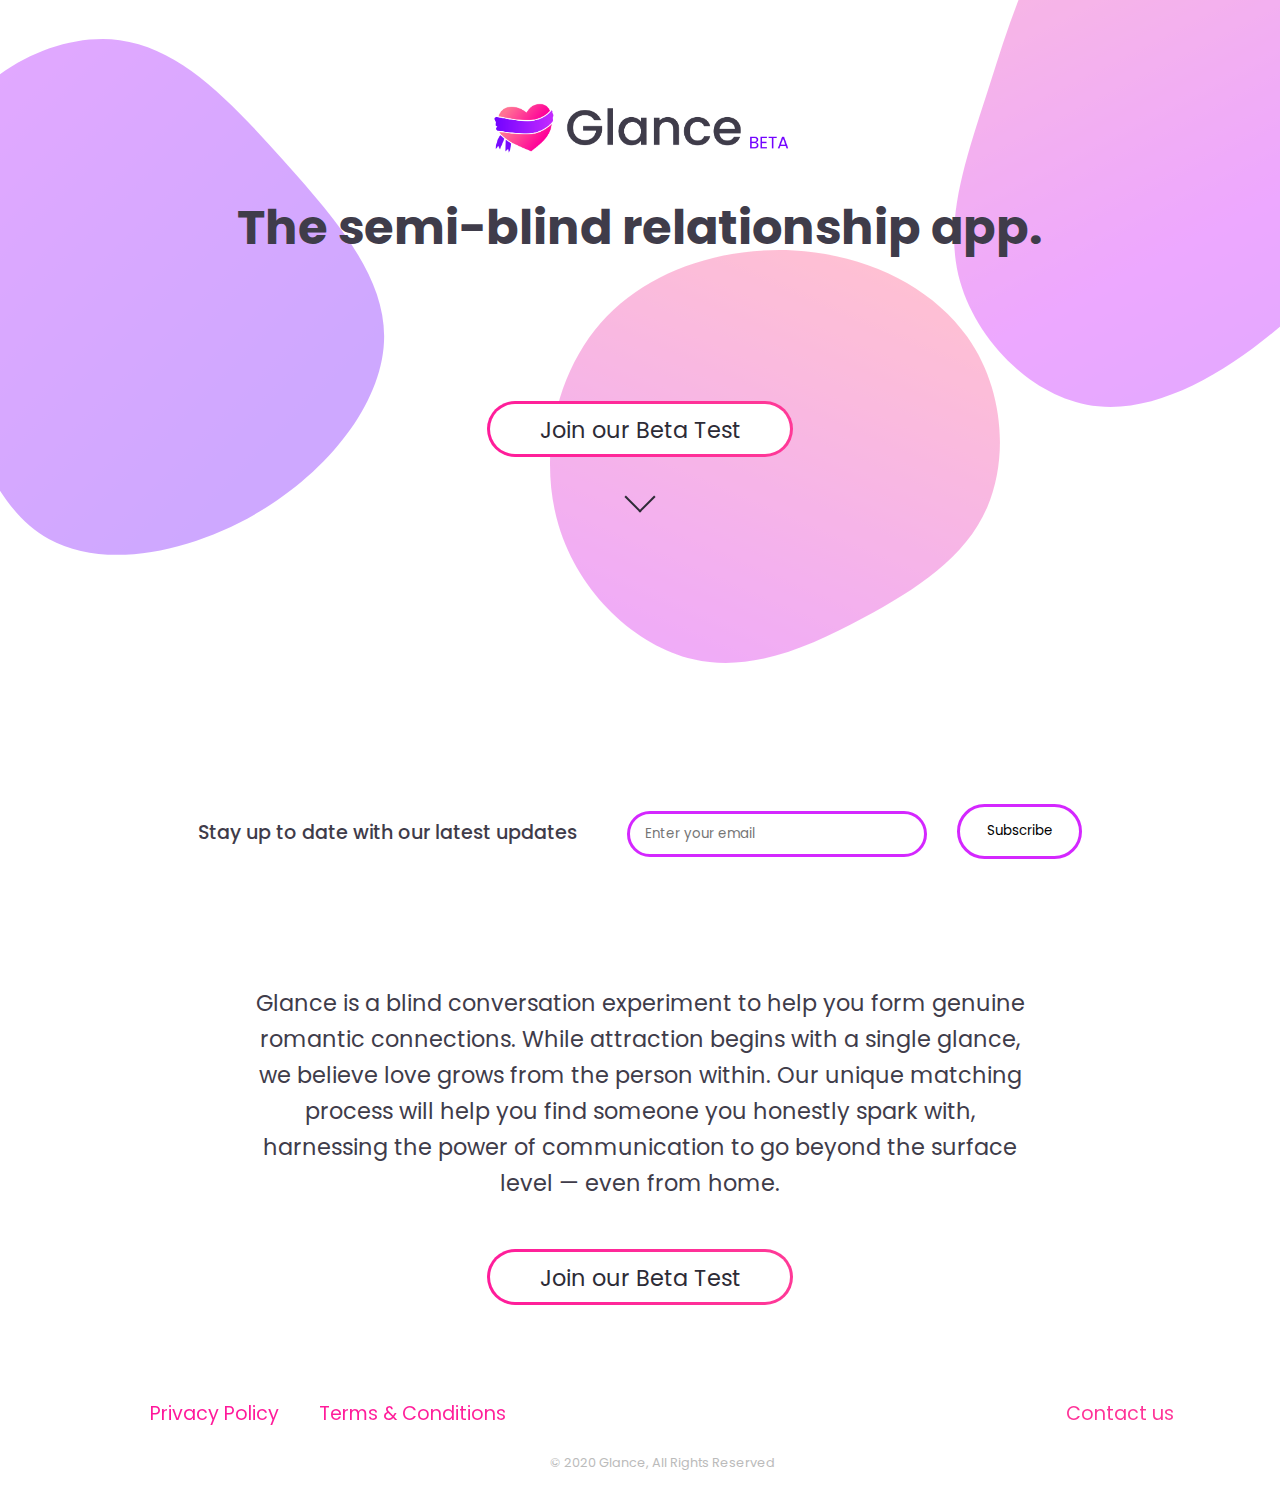
==== commit 54694818: "fixed button" ====
--- a/index.html
+++ b/index.html
@@ -100,6 +100,7 @@
                 </div>
                 <p class="how-text">This new way of dating will help you form more meaningful connections while also adding a bit of excitement to the dating process. Don’t forget to share our app with friends and stay safe! ❤</p>
             </section> -->
+            </section>
             <!--second button-->
             <a href="http://bit.ly/glancebetatest" class="app-link2">
                 <div class="app-store2">
@@ -121,42 +122,44 @@
                 <p>&copy; 2020 Glance, All Rights Reserved</p>
 
             </footer>
-        </div>
 
 
-        <!-- smooth scroll -->
-        <script src="https://ajax.googleapis.com/ajax/libs/jquery/3.3.1/jquery.min.js"></script>
-        <script>
-            $(document).ready(function() {
-                // Add smooth scrolling to all links
-                $("a").on('click', function(event) {
 
-                    // Make sure this.hash has a value before overriding default behavior
-                    if (this.hash !== "") {
-                        // Prevent default anchor click behavior
-                        event.preventDefault();
+            <!-- smooth scroll -->
+            <script src="https://ajax.googleapis.com/ajax/libs/jquery/3.3.1/jquery.min.js"></script>
+            <script>
+                $(document).ready(function() {
+                    // Add smooth scrolling to all links
+                    $("a").on('click', function(event) {
 
-                        // Store hash
-                        var hash = this.hash;
+                        // Make sure this.hash has a value before overriding default behavior
+                        if (this.hash !== "") {
+                            // Prevent default anchor click behavior
+                            event.preventDefault();
 
-                        // Using jQuery's animate() method to add smooth page scroll
-                        // The optional number (800) specifies the number of milliseconds it takes to scroll to the specified area
-                        $('html, body').animate({
-                            scrollTop: $(hash).offset().top
-                        }, 800, function() {
+                            // Store hash
+                            var hash = this.hash;
 
-                            // Add hash (#) to URL when done scrolling (default click behavior)
-                            window.location.hash = hash;
-                        });
-                    } // End if
+                            // Using jQuery's animate() method to add smooth page scroll
+                            // The optional number (800) specifies the number of milliseconds it takes to scroll to the specified area
+                            $('html, body').animate({
+                                scrollTop: $(hash).offset().top
+                            }, 800, function() {
+
+                                // Add hash (#) to URL when done scrolling (default click behavior)
+                                window.location.hash = hash;
+                            });
+                        } // End if
+                    });
                 });
-            });
 
-        </script>
-        <script>
-            /* don't touch this */
+            </script>
+            <script>
+                /* don't touch this */
 
-        </script>
+            </script>
+
+        </div>
     </div>
 </body>
 
--- a/css/style.css
+++ b/css/style.css
@@ -109,7 +109,7 @@
                     margin: 0px;
                 }
                 .apple-store {
-                    font-size: 1.2em
+                    font-size: 1.4em
                 }
                 /* second button */
                 
@@ -404,7 +404,6 @@
                     border: solid 3px #FCF0F7;
                     border-radius: 50px;
                     font-family: Poppins;
-                    font-size: 1em;
                     width: 250px;
                 }
                 form textarea {
